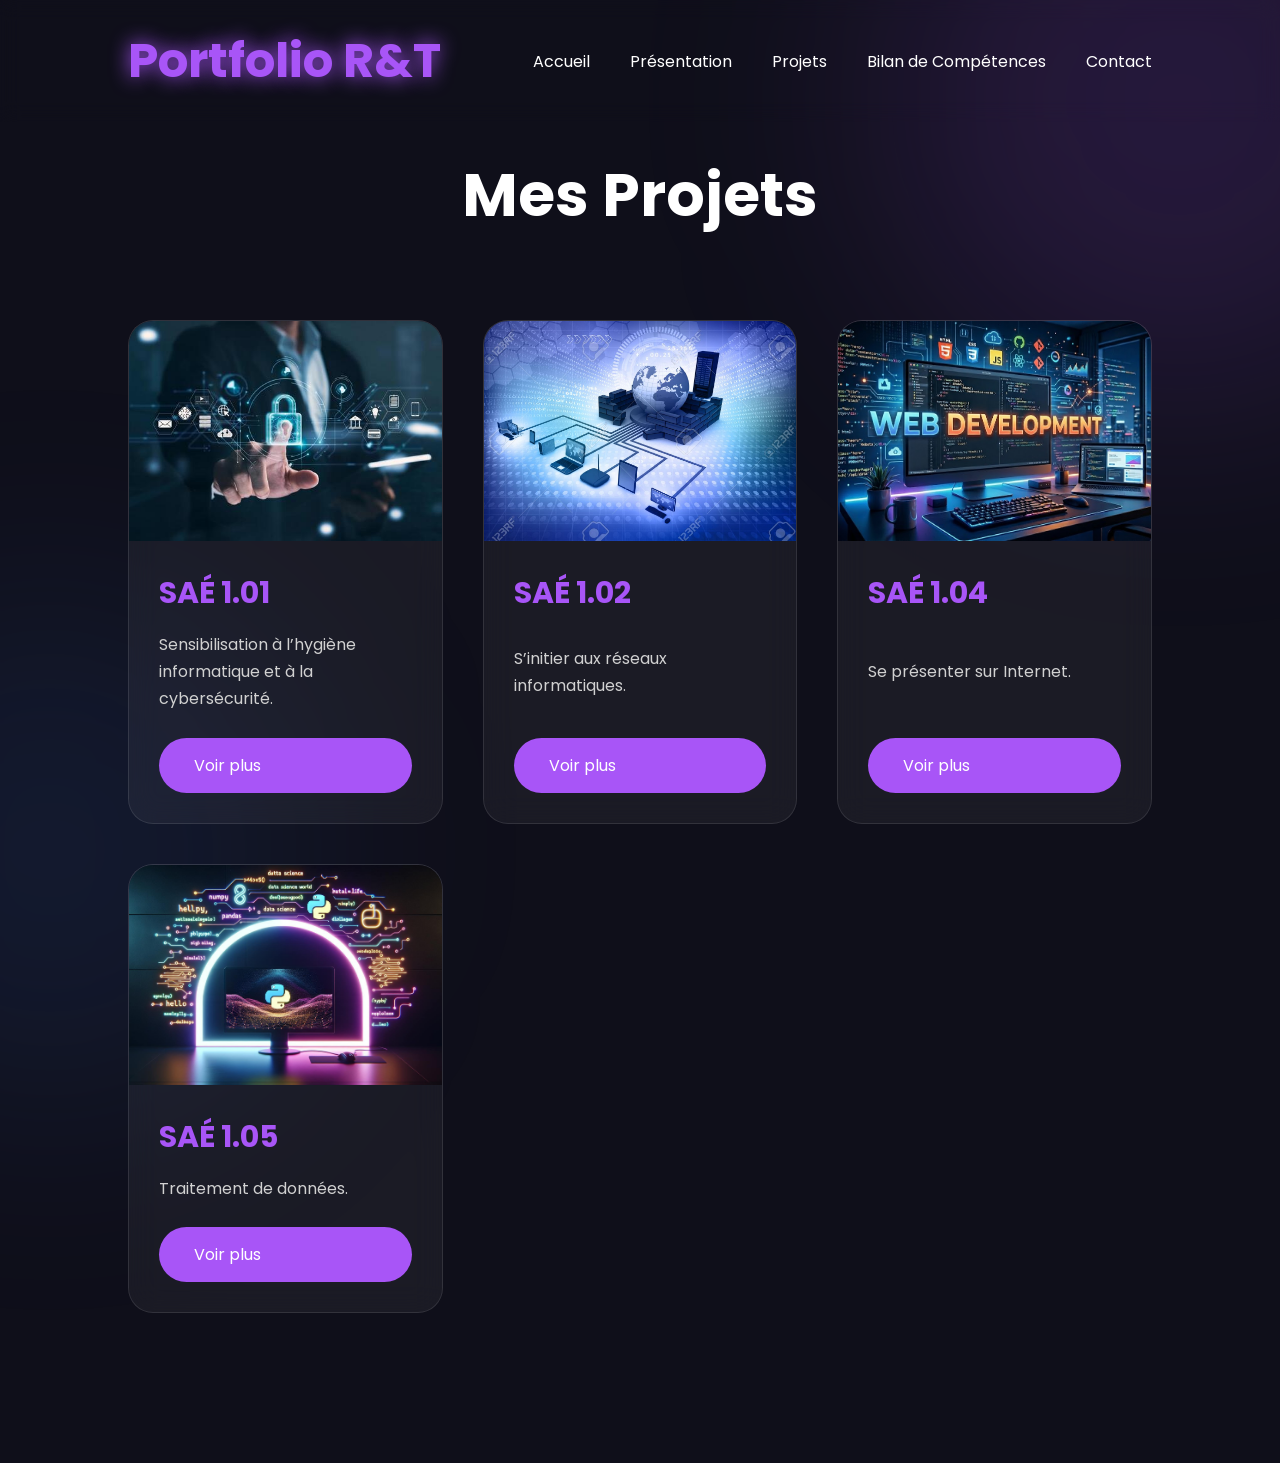
==== sae.html @ 5afe895b "Premier commit" ====
<!DOCTYPE html>
<html lang="fr">

<head>

    <meta charset="UTF-8">
    <meta name="viewport" content="width=device-width, initial-scale=1.0">

    <title>SAÉ - Portfolio RT</title>

    <!-- CSS -->
    <link rel="stylesheet" href="style.css">

    <!-- GOOGLE FONT -->
    <link href="https://fonts.googleapis.com/css2?family=Poppins:wght@300;400;500;600;700&display=swap"
        rel="stylesheet">

</head>

<body>

    <!-- NAVBAR -->

    <nav class="navbar">

        <div class="logo">
            Portfolio R&T
        </div>

        <ul class="nav-links">

            <li><a href="index.html">Accueil</a></li>
            <li><a href="#">Présentation</a></li>
            <li><a href="sae.html">Projets</a></li>
            <li><a href="#">Bilan de Compétences</a></li>
            <li><a href="#">Contact</a></li>

        </ul>

    </nav>

    <!-- SECTION SAE -->

    <section class="sae-section">

        <h1 class="sae-title">
            Mes Projets
        </h1>

        <div class="sae-container">

            <!-- SAE11 -->

            <div class="sae-card">

                <img src="images/sae11.jpg" alt="SAÉ 1.01">

                <div class="sae-content">

                    <h2>SAÉ 1.01</h2>

                    <p>
                        Sensibilisation à l’hygiène informatique et à la cybersécurité.
                    </p>

                    <a href="sae11.html" class="btn">
                        Voir plus
                    </a>

                </div>

            </div>

            <!-- SAE12 -->

            <div class="sae-card">

                <img src="images/sae12.jpg" alt="SAÉ 1.02">

                <div class="sae-content">

                    <h2>SAÉ 1.02</h2>

                    <p>
                        S’initier aux réseaux informatiques.
                    </p>

                    <a href="sae12.html" class="btn">
                        Voir plus
                    </a>

                </div>

            </div>

            <!-- SAE14 -->

            <div class="sae-card">

                <img src="images/sae14.jpg" alt="SAÉ 1.04">

                <div class="sae-content">

                    <h2>SAÉ 1.04</h2>

                    <p>
                        Se présenter sur Internet.
                    </p>

                    <a href="sae14.html" class="btn">
                        Voir plus
                    </a>

                </div>

            </div>

            <!-- SAE15 -->

            <div class="sae-card">

                <img src="images/sae15.jpg" alt="SAÉ 1.05">

                <div class="sae-content">

                    <h2>SAÉ 1.05</h2>

                    <p>
                        Traitement de données.
                    </p>

                    <a href="sae15.html" class="btn">
                        Voir plus
                    </a>

                </div>

            </div>

        </div>

    </section>

</body>

</html>
---- style.css ----
/* RESET */

* {
    margin: 0;
    padding: 0;
    box-sizing: border-box;
}

/* BODY */

body {
    font-family: 'Poppins', sans-serif;
    background: #0f0f1a;
    color: white;
    overflow-x: hidden;
    position: relative;
}

/* BACKGROUND GLOW */

body::before {

    content: "";

    position: fixed;

    width: 600px;
    height: 600px;

    background: rgba(168, 85, 247, 0.15);

    border-radius: 50%;

    top: -200px;
    right: -200px;

    filter: blur(120px);

    z-index: -2;
}

body::after {

    content: "";

    position: fixed;

    width: 500px;
    height: 500px;

    background: rgba(59, 130, 246, 0.10);

    border-radius: 50%;

    bottom: -200px;
    left: -200px;

    filter: blur(120px);

    z-index: -2;
}
/* NAVBAR */

.navbar {
    width: 100%;
    padding: 25px 10%;
    display: flex;
    justify-content: space-between;
    align-items: center;

    position: fixed;

    top: 0;
    left: 0;

    backdrop-filter: blur(10px);

    z-index: 1000;
}

.logo {
    font-size: 48px;
    font-weight: 700;
    color: #a855f7;
    text-shadow: 0 0 20px #a855f7;
}

.nav-links {
    display: flex;
    list-style: none;
    gap: 40px;
}

.nav-links a {
    text-decoration: none;
    color: white;
    transition: 0.3s;
    position: relative;
    padding-bottom: 5px;
}

.nav-links a::after {

    content: "";

    position: absolute;

    width: 0%;
    height: 2px;

    background: #a855f7;

    left: 0;
    bottom: 0;

    transition: 0.3s;
}

.nav-links a:hover {
    color: #a855f7;
}

.nav-links a:hover::after {
    width: 100%;
}
/* HERO SECTION */

.hero {
    width: 100%;
    min-height: 100vh;

    display: flex;
    justify-content: space-between;
    align-items: center;

    padding: 0 10%;
}

.hero-content {
    max-width: 600px;
}

.hero-content h1 {
    font-size: 65px;
    margin-bottom: 20px;
}

.hero-content h1 span {
    color: #a855f7;
}

.hero-content h2 {
    font-size: 28px;
    font-weight: 400;
    margin-bottom: 20px;
}

.hero-content p {
    color: #cfcfcf;
    line-height: 1.8;
    margin-bottom: 35px;
}

/* BUTTON */

.btn {
    display: inline-block;

    padding: 15px 35px;

    background: #a855f7;

    color: white;

    text-decoration: none;

    border-radius: 40px;

    transition: 0.3s;
}

.btn:hover {
    transform: translateY(-5px);
    box-shadow: 0 0 20px #a855f7;
}

/* IMAGE */

.hero-image img {
    width: 350px;
    border-radius: 50%;

    border: 5px solid #a855f7;

    box-shadow: 0 0 40px #a855f7;

    animation: float 4s ease-in-out infinite;
}

/* ANIMATIONS */

.hero-content {
    animation: slideLeft 2s ease;
}

.hero-image {
    animation: slideRight 1.2s ease;
    margin-top: 120px;
}

/* KEYFRAMES */

@keyframes slideLeft {

    from {
        opacity: 0;
        transform: translateX(-100px);
    }

    to {
        opacity: 1;
        transform: translateX(0);
    }
}

@keyframes slideRight {

    from {
        opacity: 0;
        transform: translateX(100px);
    }

    to {
        opacity: 1;
        transform: translateX(0);
    }
}

@keyframes float {

    0% {
        transform: translateY(0px);
    }

    50% {
        transform: translateY(-20px);
    }

    100% {
        transform: translateY(0px);
    }
}

/* ========================= */
/* SAE SECTION */
/* ========================= */

.sae-section {

    padding: 150px 10%;

}

.sae-title {

    text-align: center;

    font-size: 60px;

    margin-bottom: 80px;

    color: white;
}

.sae-container {

    display: grid;

    grid-template-columns: repeat(auto-fit, minmax(300px, 1fr));

    gap: 40px;
}

.sae-card {

    background: rgba(255, 255, 255, 0.05);

    border: 1px solid rgba(255,255,255,0.1);

    border-radius: 25px;

    overflow: hidden;

    backdrop-filter: blur(15px);

    transition: 0.4s;

    position: relative;
    display: flex;
flex-direction: column;
justify-content: space-between;
}

.sae-card:hover {

    transform: translateY(-10px);

    box-shadow: 0 0 30px rgba(168, 85, 247, 0.5);
}

.sae-card img {

    width: 100%;

    height: 220px;

    object-fit: cover;
}

.sae-content {

    padding: 30px;
    flex: 1;
display: flex;
flex-direction: column;
justify-content: space-between;
}

.sae-content h2 {

    font-size: 30px;

    margin-bottom: 15px;

    color: #a855f7;
}

.sae-content p {

    color: #d1d1d1;

    line-height: 1.7;

    margin-bottom: 25px;
}

/* ========================= */
/* PAGE SAE DETAIL */
/* ========================= */

.project-header {

    position: relative;

    width: 100%;
    height: 60vh;

    overflow: hidden;

    display: flex;
    align-items: center;
    justify-content: center;
}

.project-header img {

    width: 100%;
    height: 100%;

    object-fit: cover;

    filter: brightness(40%);
}

.project-overlay {

    position: absolute;

    width: 100%;
    height: 100%;

    background: linear-gradient(to bottom,
            rgba(15, 15, 26, 0.2),
            rgba(15, 15, 26, 1));

    z-index: 1;
}

.project-header-content {

    position: absolute;

    z-index: 2;

    text-align: center;
}

.project-header-content h1 {

    font-size: 80px;

    color: white;

    margin-bottom: 20px;
}

.project-header-content p {

    font-size: 24px;

    color: #d1d1d1;
}

/* CONTENU */

.project-content {

    padding: 100px 10%;

    display: flex;

    flex-direction: column;

    gap: 40px;
}

.content-box {

    background: rgba(255,255,255,0.05);

    border: 1px solid rgba(255,255,255,0.1);

    border-radius: 25px;

    padding: 40px;

    backdrop-filter: blur(15px);

    transition: 0.4s;
}

.content-box:hover {

    transform: translateY(-5px);

    box-shadow: 0 0 25px rgba(168, 85, 247, 0.4);
}

.content-box h2 {

    font-size: 35px;

    margin-bottom: 25px;

    color: #a855f7;
}

.content-box p {

    color: #d1d1d1;

    line-height: 1.9;

    font-size: 18px;
}

.content-box ul {

    padding-left: 20px;

    color: #d1d1d1;

    line-height: 2;
}

.code-box {

    background: #0a0a14;

    border-left: 4px solid #a855f7;

    padding: 20px;

    margin: 25px 0;

    border-radius: 15px;

    color: #a855f7;

    font-family: monospace;

    overflow-x: auto;
}
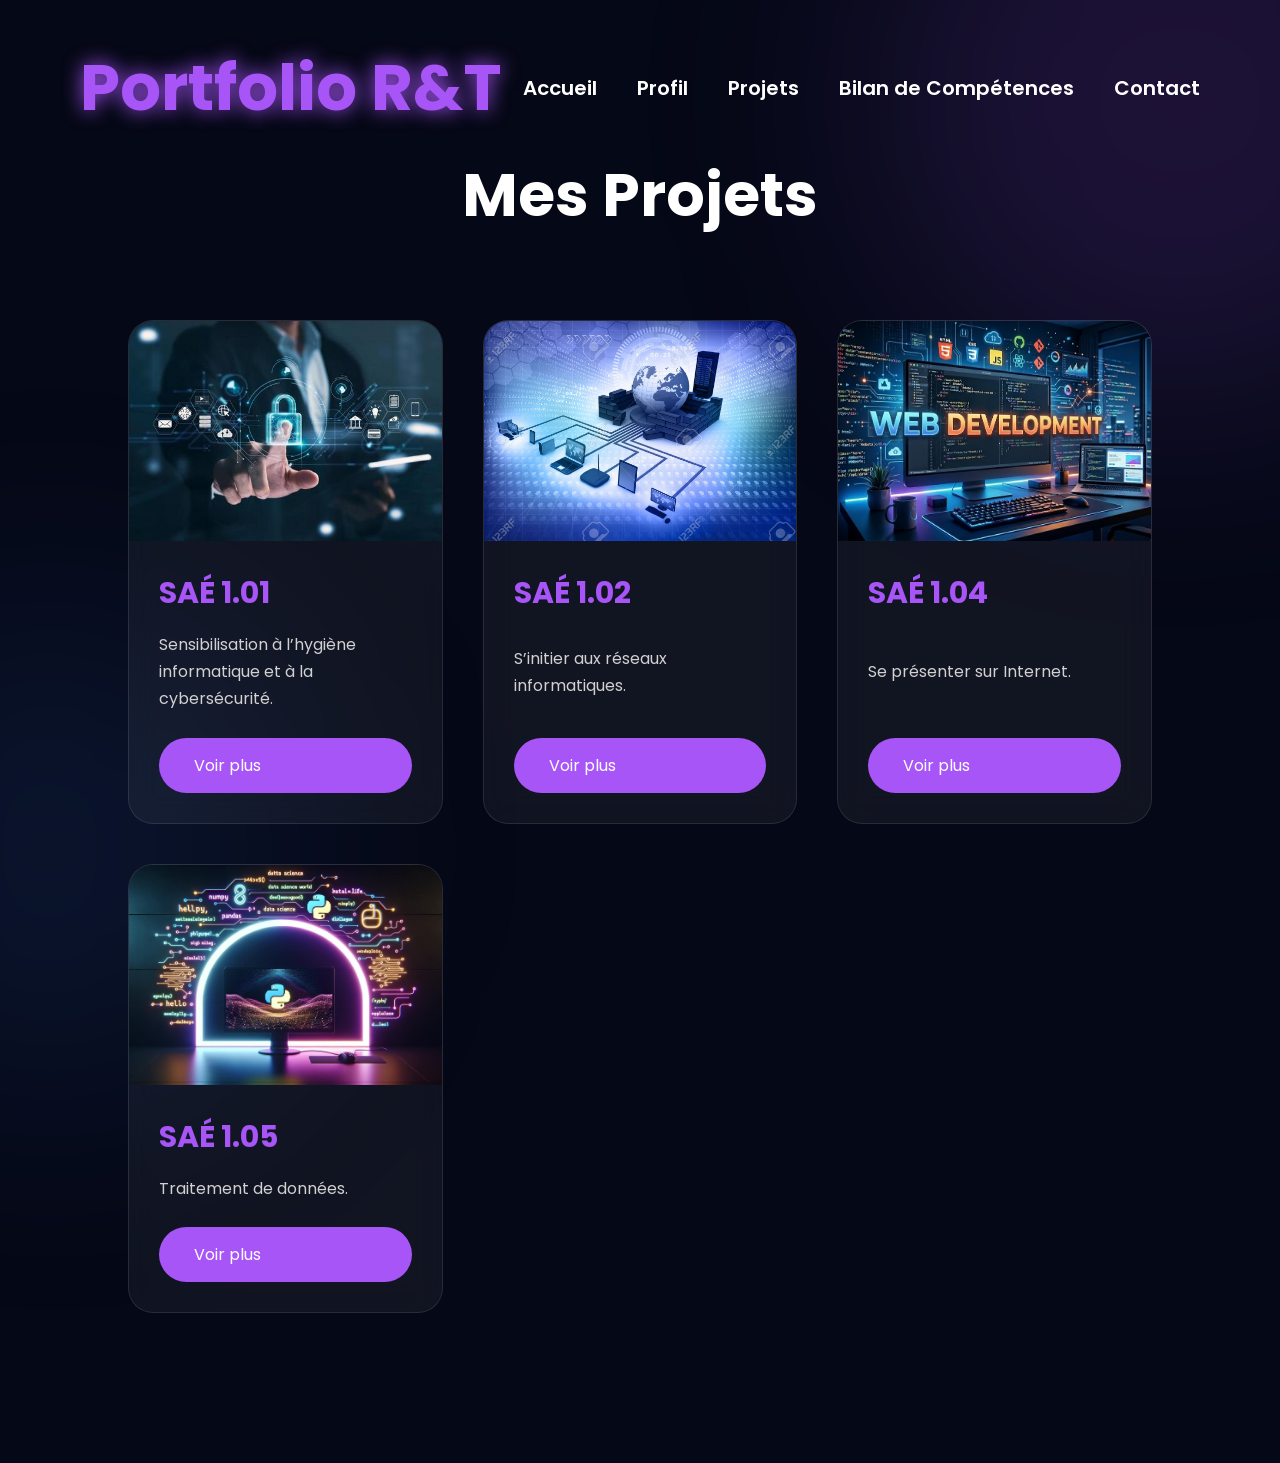
==== commit 5d6f866e: "Add contact page with styling and images; update navigation links across multiple pages - Created co" ====
--- a/sae.html
+++ b/sae.html
@@ -30,10 +30,10 @@
         <ul class="nav-links">
 
             <li><a href="index.html">Accueil</a></li>
-            <li><a href="#">Présentation</a></li>
+            <li><a href="profil.html">Profil</a></li>
             <li><a href="sae.html">Projets</a></li>
-            <li><a href="#">Bilan de Compétences</a></li>
-            <li><a href="#">Contact</a></li>
+            <li><a href="bilan.html">Bilan de Compétences</a></li>
+            <li><a href="contact.html">Contact</a></li>
 
         </ul>
 
--- a/style.css
+++ b/style.css
@@ -62,43 +62,36 @@
 /* NAVBAR */
 
 .navbar {
-    width: 100%;
-    padding: 25px 10%;
     display: flex;
     justify-content: space-between;
     align-items: center;
 
-    position: fixed;
-
-    top: 0;
-    left: 0;
-
-    backdrop-filter: blur(10px);
-
-    z-index: 1000;
+    padding: 30px 80px;
+    width: 100%;
 }
 
 .logo {
-    font-size: 48px;
-    font-weight: 700;
+    font-size: 3rem;
+    font-weight: bold;
     color: #a855f7;
+
     text-shadow: 0 0 20px #a855f7;
 }
-
 .nav-links {
     display: flex;
+    gap: 50px;
     list-style: none;
-    gap: 40px;
+    margin-left: auto;
 }
 
 .nav-links a {
+    color: white;
     text-decoration: none;
-    color: white;
+    font-size: 1.2rem;
+    font-weight: 600;
+
     transition: 0.3s;
-    position: relative;
-    padding-bottom: 5px;
-}
-
+}
 .nav-links a::after {
 
     content: "";
@@ -137,11 +130,14 @@
 }
 
 .hero-content {
-    max-width: 600px;
-}
-
+    max-width: 300px;
+}
+.hero-content{
+    flex: 1;
+}
 .hero-content h1 {
-    font-size: 65px;
+    font-size: 50px;
+     line-height: 1;
     margin-bottom: 20px;
 }
 
@@ -150,15 +146,13 @@
 }
 
 .hero-content h2 {
-    font-size: 28px;
-    font-weight: 400;
-    margin-bottom: 20px;
+    font-size: 20px;
+    font-weight: 500;
+    margin-bottom: 15px;
 }
 
 .hero-content p {
     color: #cfcfcf;
-    line-height: 1.8;
-    margin-bottom: 35px;
 }
 
 /* BUTTON */
@@ -423,6 +417,28 @@
 
     gap: 40px;
 }
+.project-content p {
+
+    font-size: 22px;
+
+    line-height: 1.9;
+
+    font-weight: 500;
+}
+
+.project-content li {
+
+    font-size: 22px;
+
+    line-height: 1.9;
+}
+
+.project-content h2 {
+
+    font-size: 48px;
+
+    font-weight: 700;
+}
 
 .content-box {
 
@@ -490,4 +506,662 @@
     font-family: monospace;
 
     overflow-x: auto;
-}+}
+
+.figure-text {
+
+    margin-top: 25px;
+    margin-bottom: 15px;
+
+    color: #d1d1d1;
+
+    font-size: 15px;
+
+    font-style: italic;
+}
+
+.figure-text {
+
+    margin-top: 25px;
+    margin-bottom: 15px;
+
+    color: #ffffff;
+
+    font-size: 18px;
+
+    font-weight: 600;
+
+    font-style: italic;
+}
+
+/* ========================= */
+/* PAGE SAE12 */
+/* ========================= */
+
+.page-sae {
+    background: linear-gradient(to right, #050516, #0a0a2a);
+    color: white;
+}
+
+/* HERO */
+
+.hero-sae12 {
+    position: relative;
+
+    width: 100%;
+    height: 100vh;
+
+    background: url("images/sae12.jpg");
+    background-size: cover;
+    background-position: center;
+
+    display: flex;
+    justify-content: center;
+    align-items: center;
+
+    overflow: hidden;
+}
+
+.hero-sae12 .overlay {
+    position: absolute;
+
+    width: 100%;
+    height: 100%;
+
+    background: rgba(0,0,0,0.65);
+}
+
+/* TEXTE HERO */
+
+.hero-content-sae {
+    position: relative;
+    z-index: 2;
+
+    text-align: center;
+}
+
+.hero-content-sae h1 {
+    font-size: 90px;
+    font-weight: bold;
+
+    color: white;
+
+    margin-bottom: 20px;
+
+    text-shadow: 0 0 25px rgba(0,0,0,0.8);
+}
+
+.hero-content-sae p {
+    font-size: 28px;
+    color: white;
+
+    text-shadow: 0 0 20px rgba(0,0,0,0.8);
+}
+
+/* CONTENU */
+
+.sae-detail {
+    width: 85%;
+    margin: auto;
+
+    padding-top: 80px;
+    padding-bottom: 80px;
+}
+
+/* BLOCS */
+
+.bloc-sae {
+    background: rgba(255,255,255,0.05);
+
+    border: 1px solid rgba(255,255,255,0.08);
+
+    border-radius: 30px;
+
+    padding: 50px;
+
+    margin-bottom: 70px;
+
+    box-shadow: 0 0 35px rgba(168,85,247,0.15);
+}
+
+/* TITRES */
+
+.bloc-sae h2 {
+    font-size: 42px;
+
+    color: #a855f7;
+
+    margin-bottom: 35px;
+}
+
+.bloc-sae h3 {
+    font-size: 30px;
+
+    color: white;
+
+    margin-top: 40px;
+    margin-bottom: 20px;
+}
+
+/* PARAGRAPHES */
+
+.bloc-sae p {
+    font-size: 22px;
+
+    line-height: 1.9;
+
+    margin-bottom: 25px;
+
+    color: #e5e5e5;
+}
+
+/* COMMANDES */
+
+.commande {
+    background: #090909;
+
+    border-left: 5px solid #a855f7;
+
+    padding: 22px;
+
+    border-radius: 15px;
+
+    margin-top: 20px;
+    margin-bottom: 30px;
+
+    font-size: 20px;
+
+    font-family: monospace;
+
+    color: #d8b4fe;
+}
+
+/* FIGURES */
+
+.figure {
+    font-size: 21px;
+
+    font-weight: bold;
+
+    color: white;
+
+    margin-top: 30px;
+    margin-bottom: 20px;
+}
+
+/* IMAGES */
+
+.image-sae {
+    width: 100%;
+
+    border-radius: 20px;
+
+    margin-bottom: 35px;
+
+    border: 2px solid rgba(255,255,255,0.08);
+
+    transition: 0.4s;
+}
+
+.image-sae:hover {
+    transform: scale(1.01);
+
+    box-shadow: 0 0 30px rgba(168,85,247,0.45);
+}
+
+/* LISTES */
+
+.liste-sae {
+    padding-left: 35px;
+
+    margin-top: 20px;
+}
+
+.liste-sae li {
+    font-size: 22px;
+
+    line-height: 1.8;
+
+    margin-bottom: 15px;
+}
+/* NAVBAR */
+
+.navbar {
+    display: flex;
+    justify-content: space-between;
+    align-items: center;
+
+    padding: 30px 80px;
+
+    width: 100%;
+
+    position: absolute;
+    top: 0;
+    left: 0;
+
+    z-index: 1000;
+}
+
+.logo {
+    font-size: 3rem;
+    font-weight: bold;
+
+    color: #a855f7;
+
+    text-shadow: 0 0 20px #a855f7;
+}
+
+.nav-links {
+    display: flex;
+
+    gap: 50px;
+
+    list-style: none;
+
+    margin-left: auto;
+}
+
+.nav-links a {
+    color: white;
+
+    text-decoration: none;
+
+    font-size: 1.2rem;
+
+    font-weight: 600;
+
+    transition: 0.3s;
+}
+
+.nav-links a:hover {
+    color: #a855f7;
+}
+.navbar {
+    position: absolute;
+    top: 0;
+    left: 0;
+
+    width: 100%;
+
+    display: flex;
+    justify-content: space-between;
+    align-items: center;
+
+    padding: 30px 80px;
+
+    z-index: 100;
+}
+
+.nav-links {
+    display: flex;
+    gap: 50px;
+
+    list-style: none;
+
+    margin-left: auto;
+}
+
+.nav-links a {
+    color: white;
+    text-decoration: none;
+    font-size: 20px;
+    font-weight: bold;
+}
+
+.logo {
+    color: #a855f7;
+    font-size: 70px;
+    font-weight: bold;
+}
+
+/* ========================= */
+/* SAE14 */
+/* ========================= */
+
+.hero-sae14 {
+    position: relative;
+
+    width: 100%;
+    height: 100vh;
+
+    background:
+    linear-gradient(rgba(0,0,0,0.65), rgba(0,0,0,0.75)),
+    url("images/sae14.jpg");
+
+    background-size: cover;
+    background-position: center;
+    background-repeat: no-repeat;
+    background-attachment: fixed;
+
+    display: flex;
+    justify-content: center;
+    align-items: center;
+
+    overflow: hidden;
+}
+
+.hero-content-sae14 {
+    position: relative;
+    z-index: 2;
+
+    text-align: center;
+}
+
+.hero-content-sae14 h1 {
+    font-size: 110px;
+    font-weight: bold;
+
+    color: white;
+
+    margin-bottom: 20px;
+}
+
+.hero-content-sae14 p {
+    font-size: 38px;
+    color: white;
+}
+
+.sae14-detail {
+    width: 85%;
+    margin: auto;
+
+    padding-top: 80px;
+    padding-bottom: 80px;
+}
+
+.bloc-sae14 {
+    background: rgba(255,255,255,0.05);
+
+    border: 1px solid rgba(255,255,255,0.08);
+
+    border-radius: 30px;
+
+    padding: 50px;
+
+    margin-bottom: 70px;
+
+    box-shadow: 0 0 35px rgba(168,85,247,0.15);
+}
+
+.bloc-sae14 h2 {
+    font-size: 42px;
+
+    color: #a855f7;
+
+    margin-bottom: 35px;
+}
+
+.bloc-sae14 h3 {
+    font-size: 30px;
+
+    color: white;
+
+    margin-top: 40px;
+    margin-bottom: 20px;
+}
+
+.bloc-sae14 p {
+    font-size: 22px;
+
+    line-height: 1.9;
+
+    margin-bottom: 25px;
+
+    color: #e5e5e5;
+}
+
+.commande {
+    background: #090909;
+
+    border-left: 5px solid #a855f7;
+
+    padding: 22px;
+
+    border-radius: 15px;
+
+    margin-top: 20px;
+    margin-bottom: 30px;
+
+    font-size: 20px;
+
+    font-family: monospace;
+
+    color: #d8b4fe;
+}
+
+.figure {
+    font-size: 22px;
+
+    font-weight: bold;
+
+    color: white;
+
+    margin-top: 30px;
+    margin-bottom: 20px;
+}
+
+.image-sae14 {
+    width: 100%;
+
+    border-radius: 20px;
+
+    margin-bottom: 35px;
+
+    border: 2px solid rgba(255,255,255,0.08);
+
+    transition: 0.4s;
+}
+
+.image-sae14:hover {
+    transform: scale(1.01);
+
+    box-shadow: 0 0 30px rgba(168,85,247,0.45);
+}
+
+/* ========================= */
+/* SAE14 */
+/* ========================= */
+
+.project-image {
+
+    width: 75%;
+
+    display: block;
+
+    margin: 30px auto;
+
+    border-radius: 20px;
+
+    border: 2px solid rgba(255,255,255,0.08);
+
+    transition: 0.4s;
+}
+
+.project-image:hover {
+
+    transform: scale(1.01);
+
+    box-shadow: 0 0 30px rgba(168,85,247,0.45);
+}
+
+/* AC */
+
+.liste-sae {
+    padding-left: 35px;
+
+    margin-top: 25px;
+}
+
+.liste-sae li {
+    font-size: 22px;
+
+    line-height: 1.9;
+
+    margin-bottom: 18px;
+
+    color: #e5e5e5;
+}
+.ac-explication{
+    margin-top: 20px;
+    line-height: 1.8;
+    color: #d6d6d6;
+}
+*{
+    margin:0;
+    padding:0;
+    box-sizing:border-box;
+}
+
+body{
+    font-family:'Poppins',sans-serif;
+    background:#050816;
+    color:white;
+}
+
+/* HERO */
+
+.hero{
+    height:100vh;
+    background:
+    linear-gradient(rgba(0,0,0,0.75),rgba(0,0,0,0.75)),
+    url("images/sae15-bg.jpg") center/cover;
+}
+
+.navbar{
+    display:flex;
+    justify-content:space-between;
+    align-items:center;
+    padding:40px 80px;
+}
+
+.logo{
+    font-size:4rem;
+    color:#a855f7;
+    font-weight:700;
+    text-shadow:0 0 20px #a855f7;
+}
+
+.nav-links{
+    display:flex;
+    gap:40px;
+    list-style:none;
+}
+
+.nav-links a{
+    color:white;
+    text-decoration:none;
+    font-weight:600;
+    transition:0.3s;
+}
+
+.nav-links a:hover{
+    color:#a855f7;
+}
+
+.hero-content{
+    height:80%;
+    display:flex;
+    flex-direction:column;
+    justify-content:center;
+    align-items:center;
+    text-align:center;
+}
+
+.hero-content h2{
+    font-size:1.3rem;
+    margin-bottom:40px;
+}
+
+
+
+/* CONTENU */
+
+.container{
+    width:85%;
+    margin:auto;
+    padding:80px 0;
+}
+
+.card{
+    background:rgba(255,255,255,0.03);
+    border:1px solid rgba(255,255,255,0.08);
+    border-radius:25px;
+    padding:50px;
+    margin-bottom:50px;
+    box-shadow:0 0 25px rgba(168,85,247,0.15);
+}
+
+.card h2{
+    color:#a855f7;
+    font-size:2.4rem;
+    margin-bottom:30px;
+}
+
+.card h3{
+    font-size:2rem;
+    margin-top:40px;
+    margin-bottom:20px;
+}
+
+.card p{
+    line-height:2;
+    color:#d1d5db;
+    margin-bottom:20px;
+    font-size:1.05rem;
+}
+
+/* CODE */
+
+.code-box{
+    background:#111827;
+    padding:25px;
+    border-radius:15px;
+    margin:25px 0;
+    font-family:monospace;
+    overflow-x:auto;
+}
+
+/* IMAGES */
+
+.card img{
+    width:75%;
+    display:block;
+    margin:30px auto;
+    border-radius:20px;
+    border:2px solid rgba(255,255,255,0.08);
+}
+
+/* FIGURE */
+
+.figure{
+    font-style:italic;
+    color:#9ca3af;
+}
+
+/* AC */
+
+.ac-list{
+    padding-left:25px;
+}
+
+.ac-list li{
+    margin-bottom:18px;
+    line-height:1.8;
+}
+
+/* RESPONSIVE */
+
+@media(max-width:900px){
+
+    .navbar{
+        flex-direction:column;
+        gap:20px;
+    }
+
+    .nav-links{
+        flex-wrap:wrap;
+        justify-content:center;
+    }
+
+    
+  
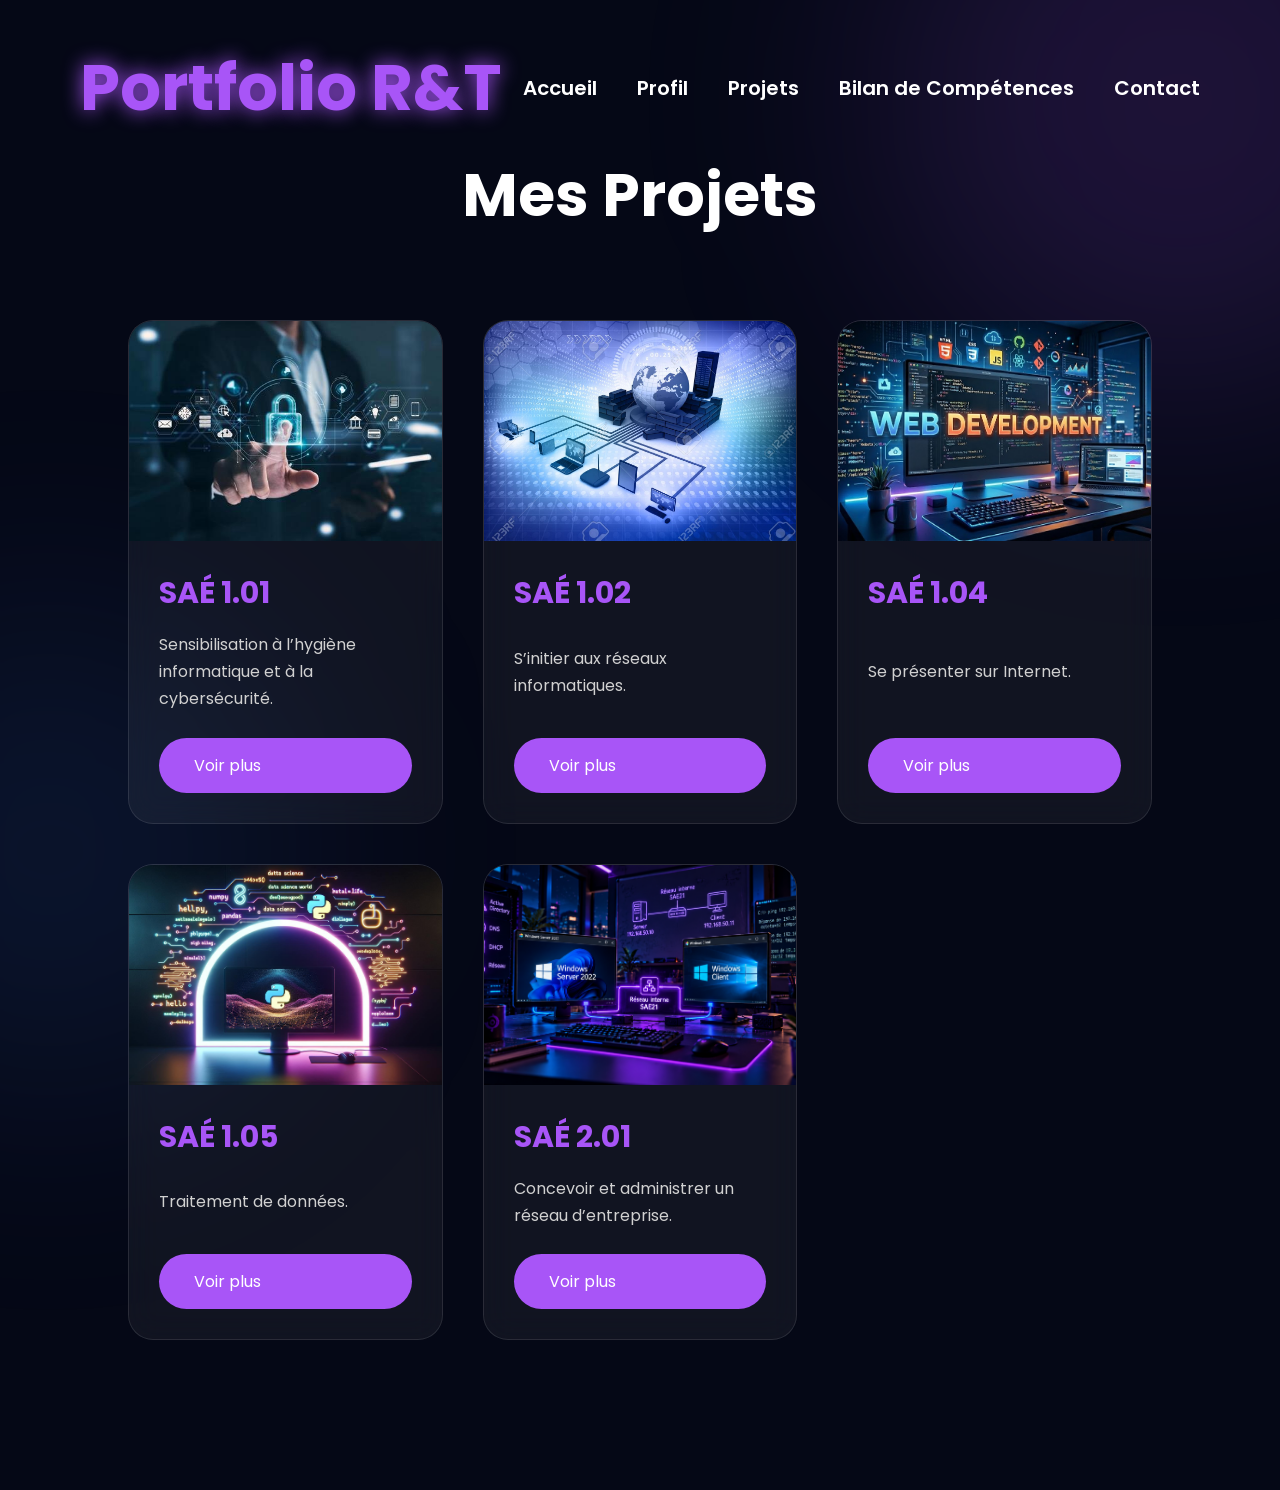
==== commit fd0960d9: "Mise à jour du portfolio" ====
--- a/sae.html
+++ b/sae.html
@@ -136,6 +136,27 @@
                 </div>
 
             </div>
+            <!-- SAE21 -->
+
+            <div class="sae-card">
+
+                <img src="images/sae21.png" alt="SAÉ 2.01">
+
+                <div class="sae-content">
+
+                    <h2>SAÉ 2.01</h2>
+
+                    <p>
+                        Concevoir et administrer un réseau d’entreprise.
+                    </p>
+
+                    <a href="sae21.html" class="btn">
+                        Voir plus
+                    </a>
+
+                </div>
+
+            </div>
 
         </div>
 
--- a/style.css
+++ b/style.css
@@ -489,24 +489,6 @@
     line-height: 2;
 }
 
-.code-box {
-
-    background: #0a0a14;
-
-    border-left: 4px solid #a855f7;
-
-    padding: 20px;
-
-    margin: 25px 0;
-
-    border-radius: 15px;
-
-    color: #a855f7;
-
-    font-family: monospace;
-
-    overflow-x: auto;
-}
 
 .figure-text {
 
@@ -1112,13 +1094,11 @@
 
 /* CODE */
 
-.code-box{
-    background:#111827;
-    padding:25px;
-    border-radius:15px;
-    margin:25px 0;
-    font-family:monospace;
-    overflow-x:auto;
+.code-box img{
+    width: 100%;
+    height: auto;
+    display: block;
+    border-radius: 20px;
 }
 
 /* IMAGES */
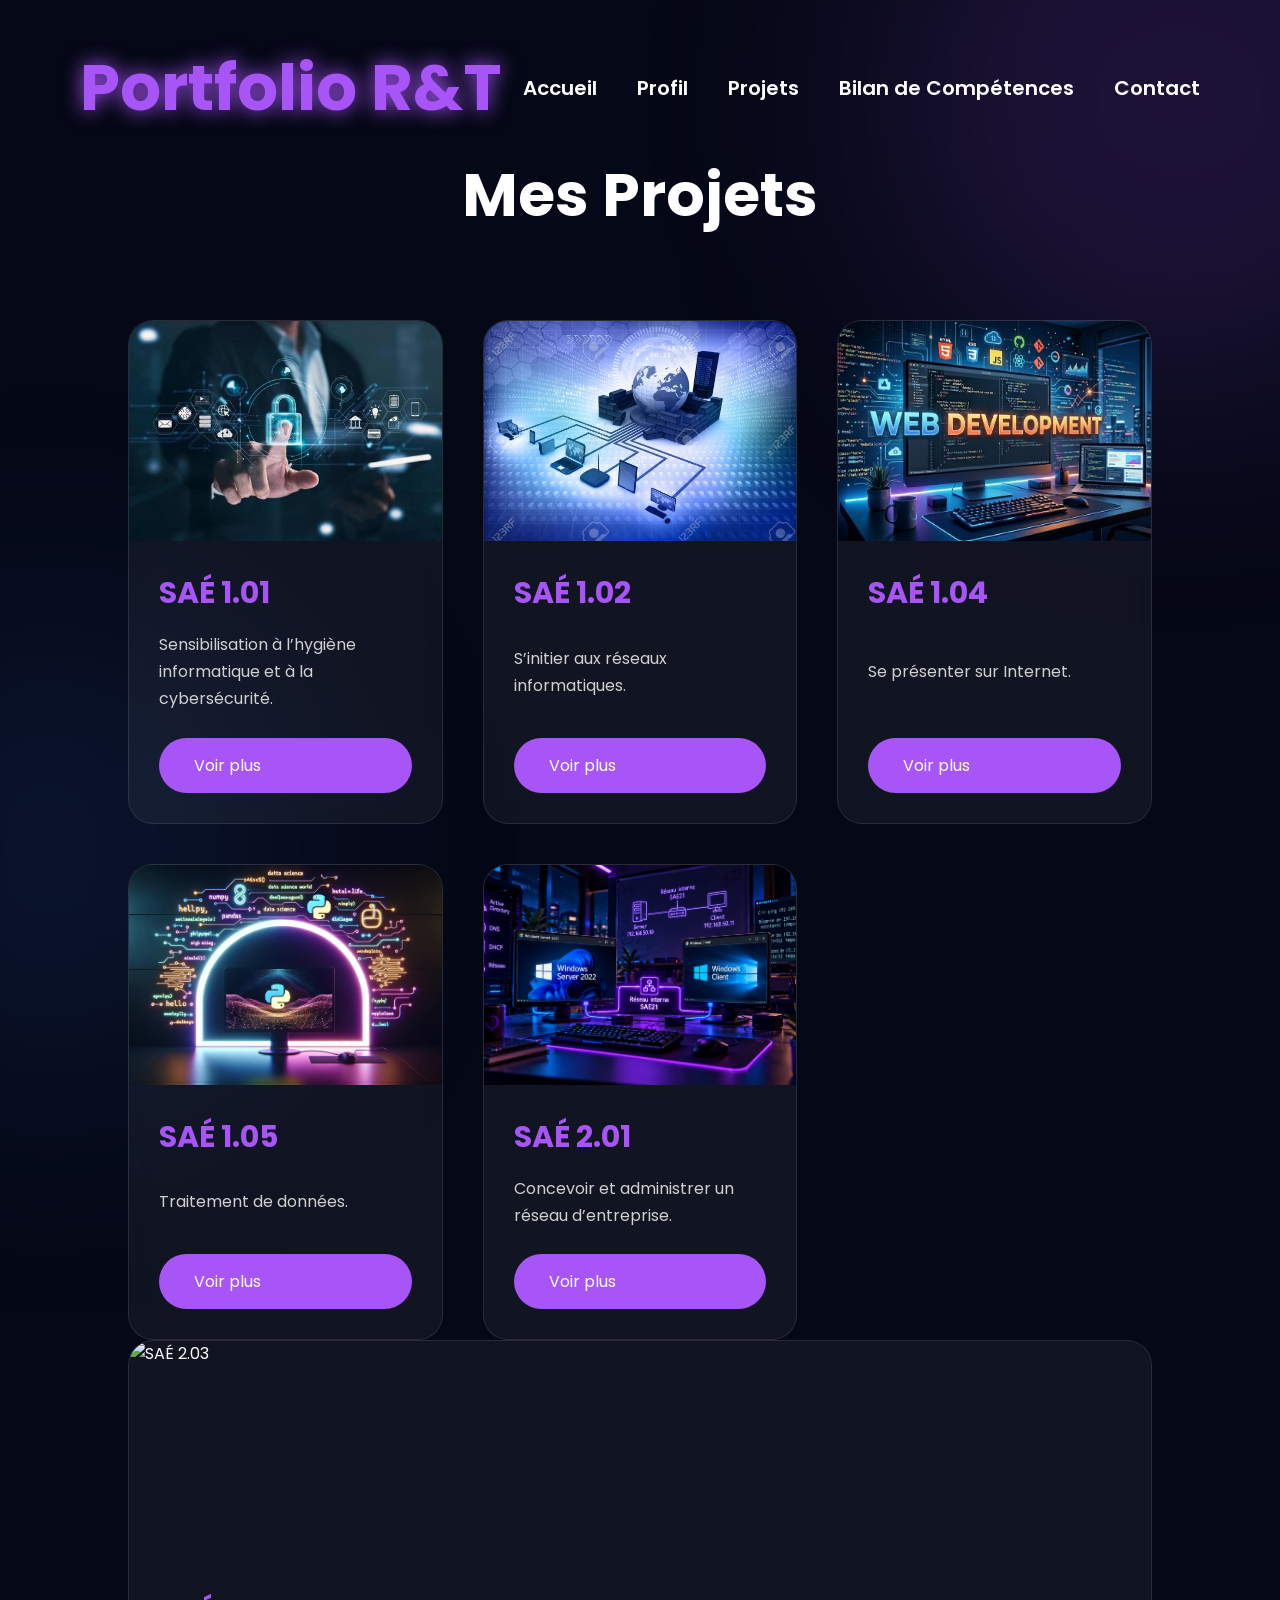
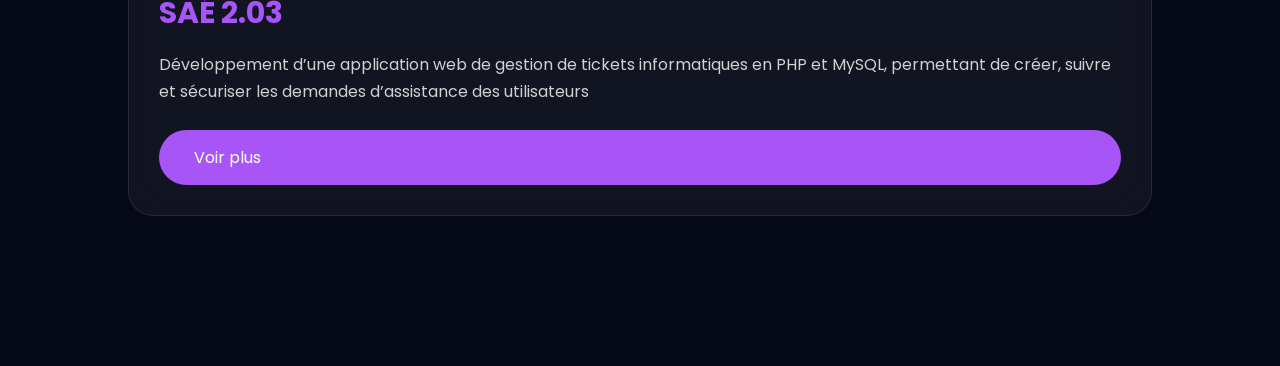
==== commit 304d3567: "Mise à jour du portfolio" ====
--- a/sae.html
+++ b/sae.html
@@ -159,6 +159,29 @@
             </div>
 
         </div>
+                    <!-- SAE21 -->
+
+            <div class="sae-card">
+
+                <img src="images/sae23.png" alt="SAÉ 2.03">
+
+                <div class="sae-content">
+
+                    <h2>SAÉ 2.03</h2>
+
+                    <p>
+                        Développement d’une application web de gestion de tickets informatiques en PHP et MySQL, permettant de créer, suivre et sécuriser les demandes d’assistance des utilisateurs
+                    </p>
+
+                    <a href="sae23.html" class="btn">
+                        Voir plus
+                    </a>
+
+                </div>
+
+            </div>
+
+        </div>
 
     </section>
 
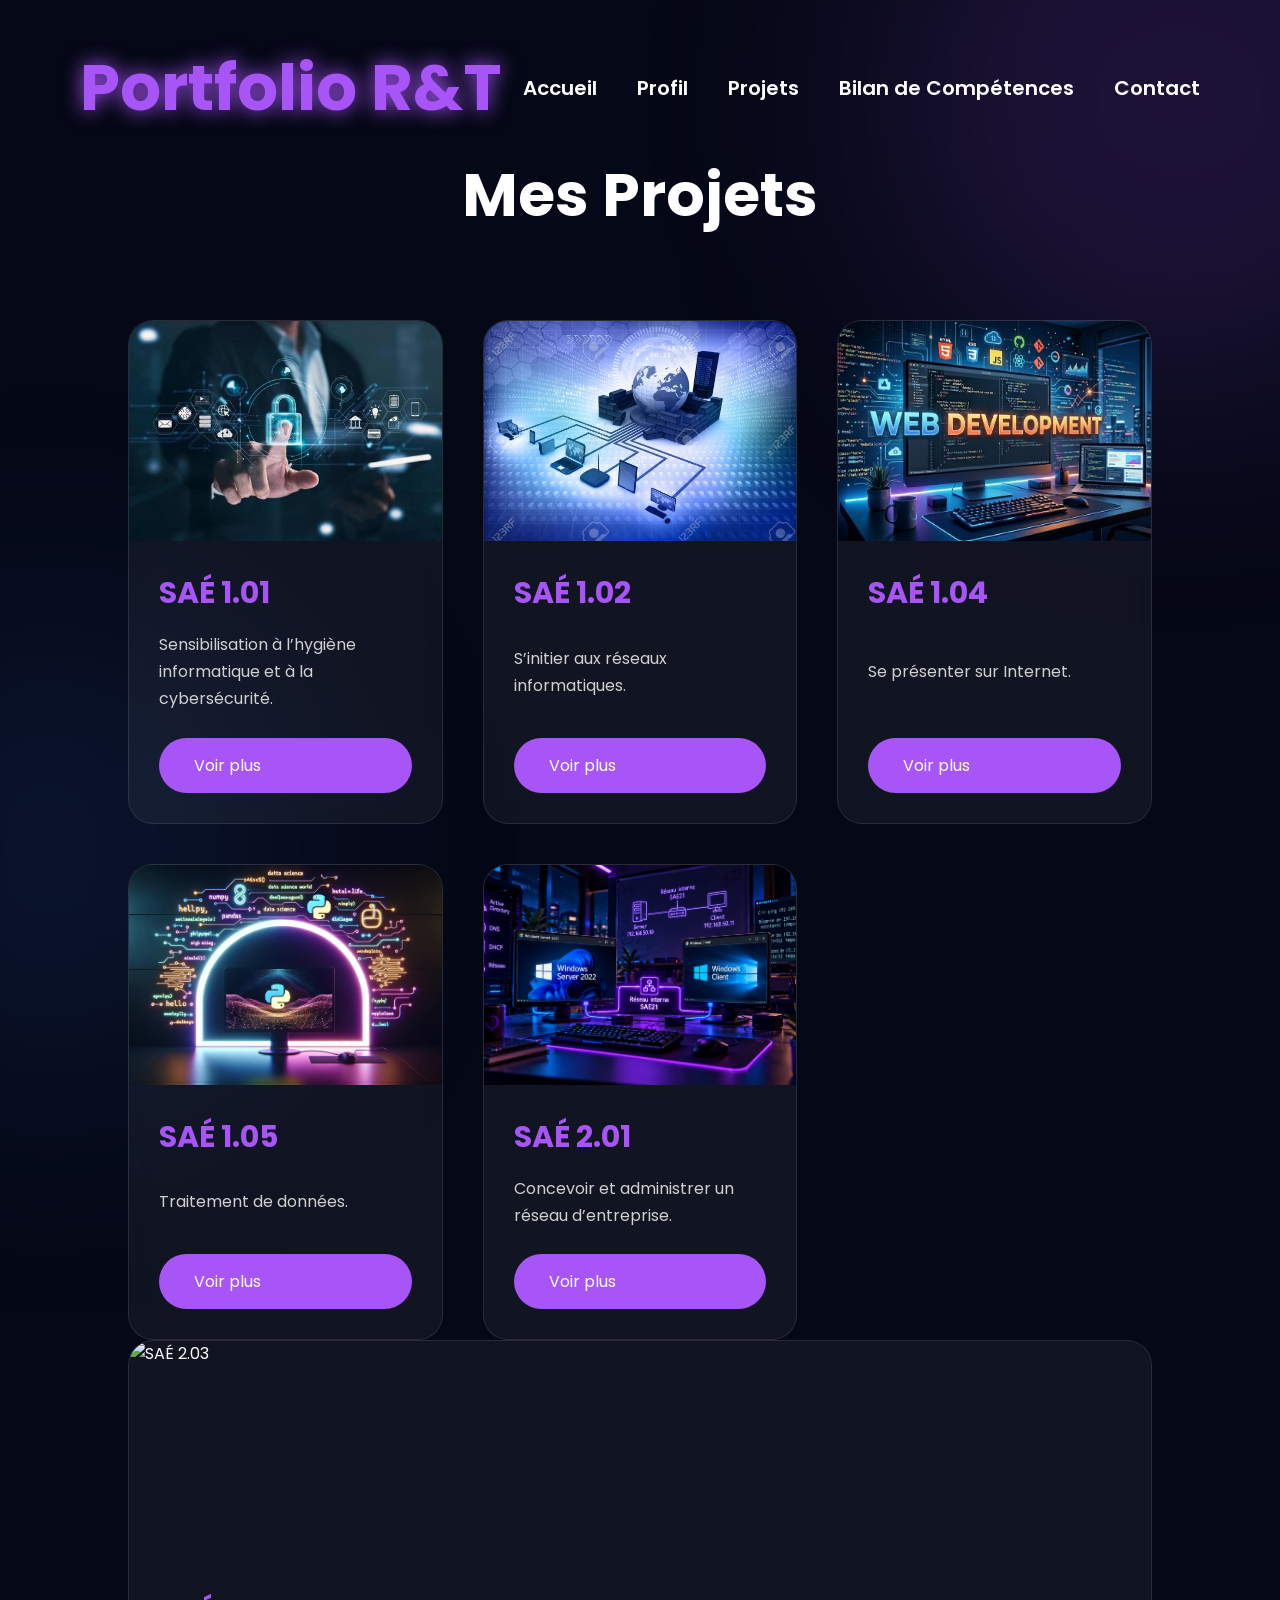
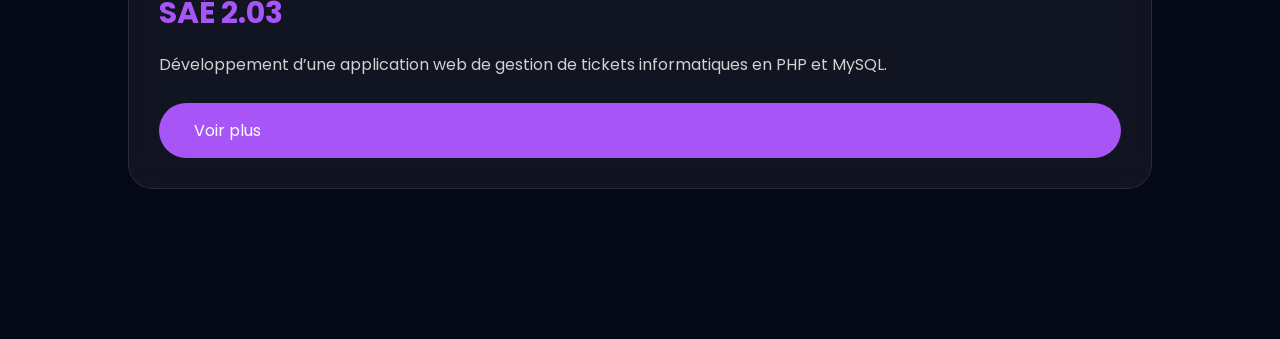
==== commit b58fe061: "Mise à jour du portfolio" ====
--- a/sae.html
+++ b/sae.html
@@ -159,8 +159,7 @@
             </div>
 
         </div>
-                    <!-- SAE21 -->
-
+        <!-- SAE23 -->
             <div class="sae-card">
 
                 <img src="images/sae23.png" alt="SAÉ 2.03">
@@ -170,7 +169,8 @@
                     <h2>SAÉ 2.03</h2>
 
                     <p>
-                        Développement d’une application web de gestion de tickets informatiques en PHP et MySQL, permettant de créer, suivre et sécuriser les demandes d’assistance des utilisateurs
+                        Développement d’une application web de gestion de tickets
+                        informatiques en PHP et MySQL.
                     </p>
 
                     <a href="sae23.html" class="btn">
@@ -181,7 +181,8 @@
 
             </div>
 
-        </div>
+        </div> <!-- fin de sae-container -->
+    
 
     </section>
 
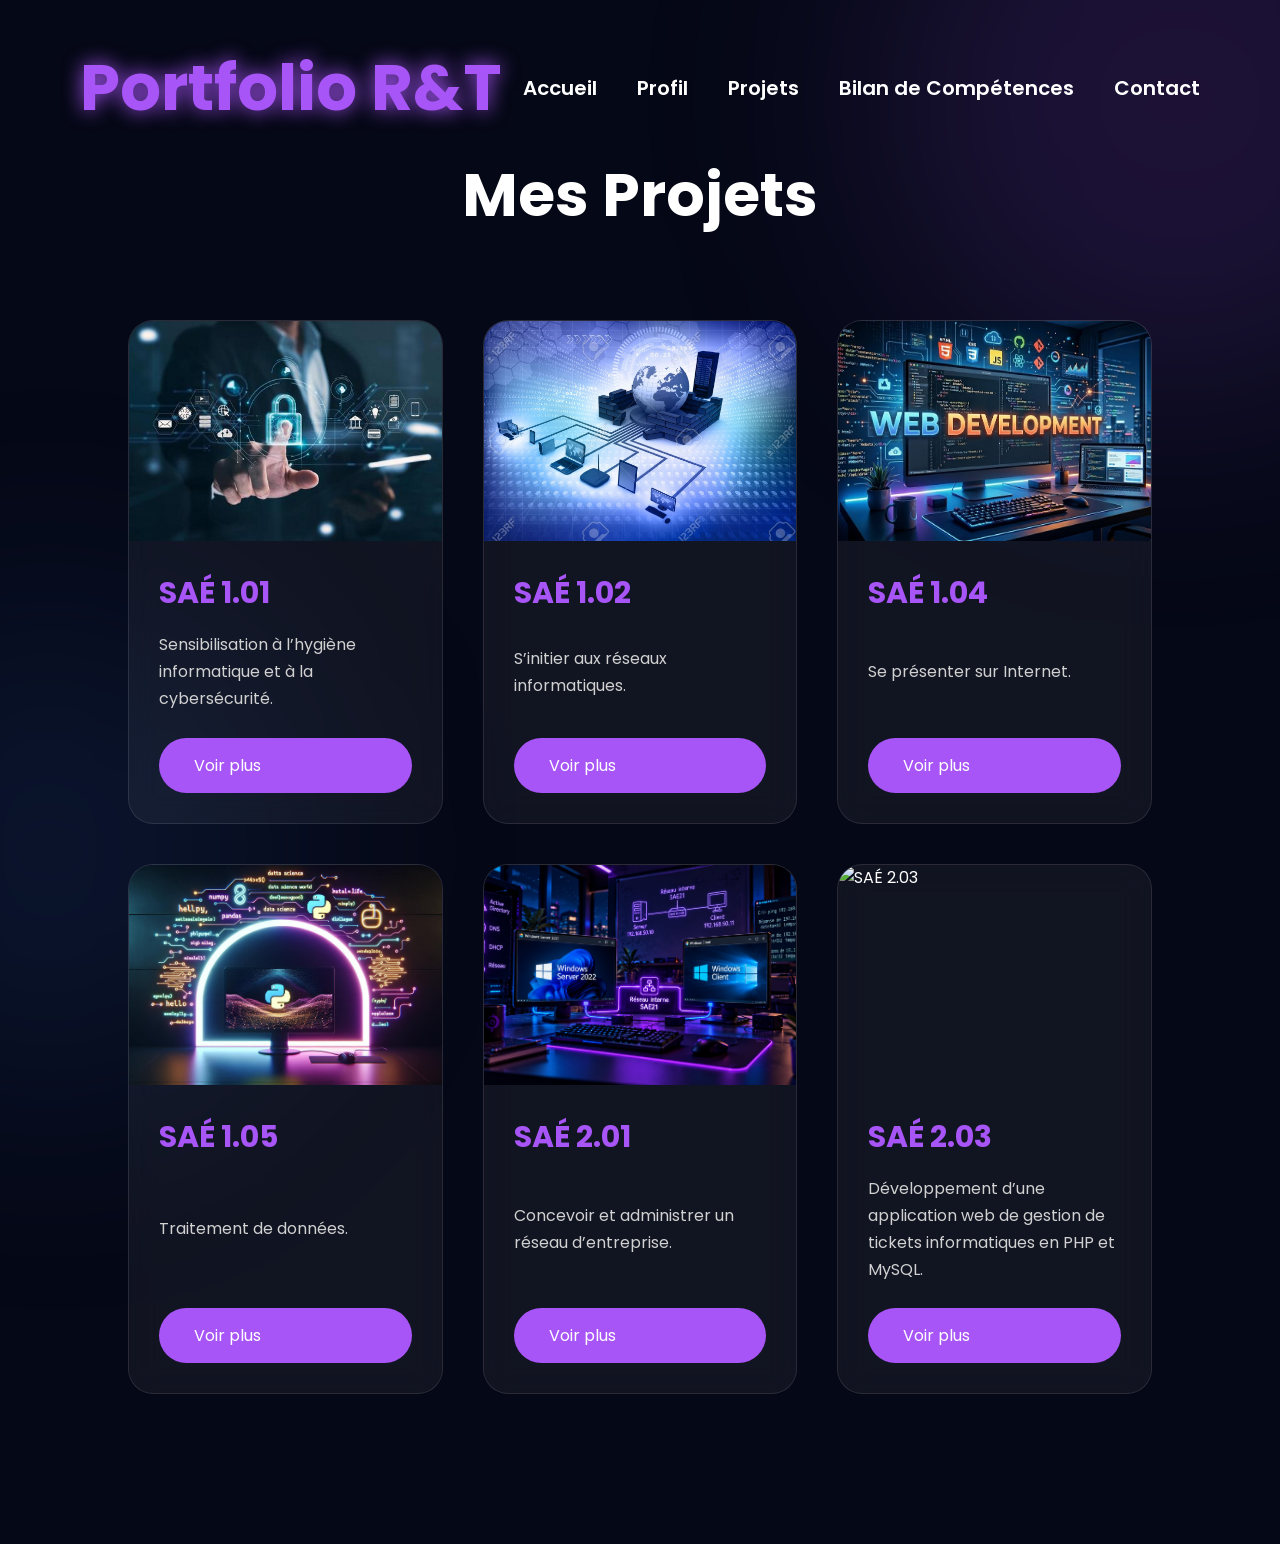
==== commit 34b0f7c8: "Mise à jour du portfolio" ====
--- a/sae.html
+++ b/sae.html
@@ -1,25 +1,24 @@
+
 <!DOCTYPE html>
 <html lang="fr">
 
 <head>
-
     <meta charset="UTF-8">
     <meta name="viewport" content="width=device-width, initial-scale=1.0">
 
-    <title>SAÉ - Portfolio RT</title>
+    <title>SAÉ - Portfolio R&T</title>
 
-    <!-- CSS -->
     <link rel="stylesheet" href="style.css">
 
-    <!-- GOOGLE FONT -->
-    <link href="https://fonts.googleapis.com/css2?family=Poppins:wght@300;400;500;600;700&display=swap"
-        rel="stylesheet">
-
+    <link
+        href="https://fonts.googleapis.com/css2?family=Poppins:wght@300;400;500;600;700&display=swap"
+        rel="stylesheet"
+    >
 </head>
 
 <body>
 
-    <!-- NAVBAR -->
+    <!-- NAVIGATION -->
 
     <nav class="navbar">
 
@@ -28,18 +27,17 @@
         </div>
 
         <ul class="nav-links">
-
             <li><a href="index.html">Accueil</a></li>
             <li><a href="profil.html">Profil</a></li>
             <li><a href="sae.html">Projets</a></li>
             <li><a href="bilan.html">Bilan de Compétences</a></li>
             <li><a href="contact.html">Contact</a></li>
-
         </ul>
 
     </nav>
 
-    <!-- SECTION SAE -->
+
+    <!-- SECTION PROJETS -->
 
     <section class="sae-section">
 
@@ -49,7 +47,7 @@
 
         <div class="sae-container">
 
-            <!-- SAE11 -->
+            <!-- SAÉ 1.01 -->
 
             <div class="sae-card">
 
@@ -71,7 +69,8 @@
 
             </div>
 
-            <!-- SAE12 -->
+
+            <!-- SAÉ 1.02 -->
 
             <div class="sae-card">
 
@@ -93,7 +92,8 @@
 
             </div>
 
-            <!-- SAE14 -->
+
+            <!-- SAÉ 1.04 -->
 
             <div class="sae-card">
 
@@ -115,7 +115,8 @@
 
             </div>
 
-            <!-- SAE15 -->
+
+            <!-- SAÉ 1.05 -->
 
             <div class="sae-card">
 
@@ -136,7 +137,9 @@
                 </div>
 
             </div>
-            <!-- SAE21 -->
+
+
+            <!-- SAÉ 2.01 -->
 
             <div class="sae-card">
 
@@ -158,19 +161,20 @@
 
             </div>
 
-        </div>
-        <!-- SAE23 -->
+
+            <!-- SAÉ 2.03 -->
+
             <div class="sae-card">
 
-                <img src="images/sae23.png" alt="SAÉ 2.03">
+                <img src="images/sae23.jpg" alt="SAÉ 2.03">
 
                 <div class="sae-content">
 
                     <h2>SAÉ 2.03</h2>
 
                     <p>
-                        Développement d’une application web de gestion de tickets
-                        informatiques en PHP et MySQL.
+                        Développement d’une application web de gestion
+                        de tickets informatiques en PHP et MySQL.
                     </p>
 
                     <a href="sae23.html" class="btn">
@@ -181,11 +185,10 @@
 
             </div>
 
-        </div> <!-- fin de sae-container -->
-    
+        </div>
 
     </section>
 
 </body>
 
-</html>+</html>
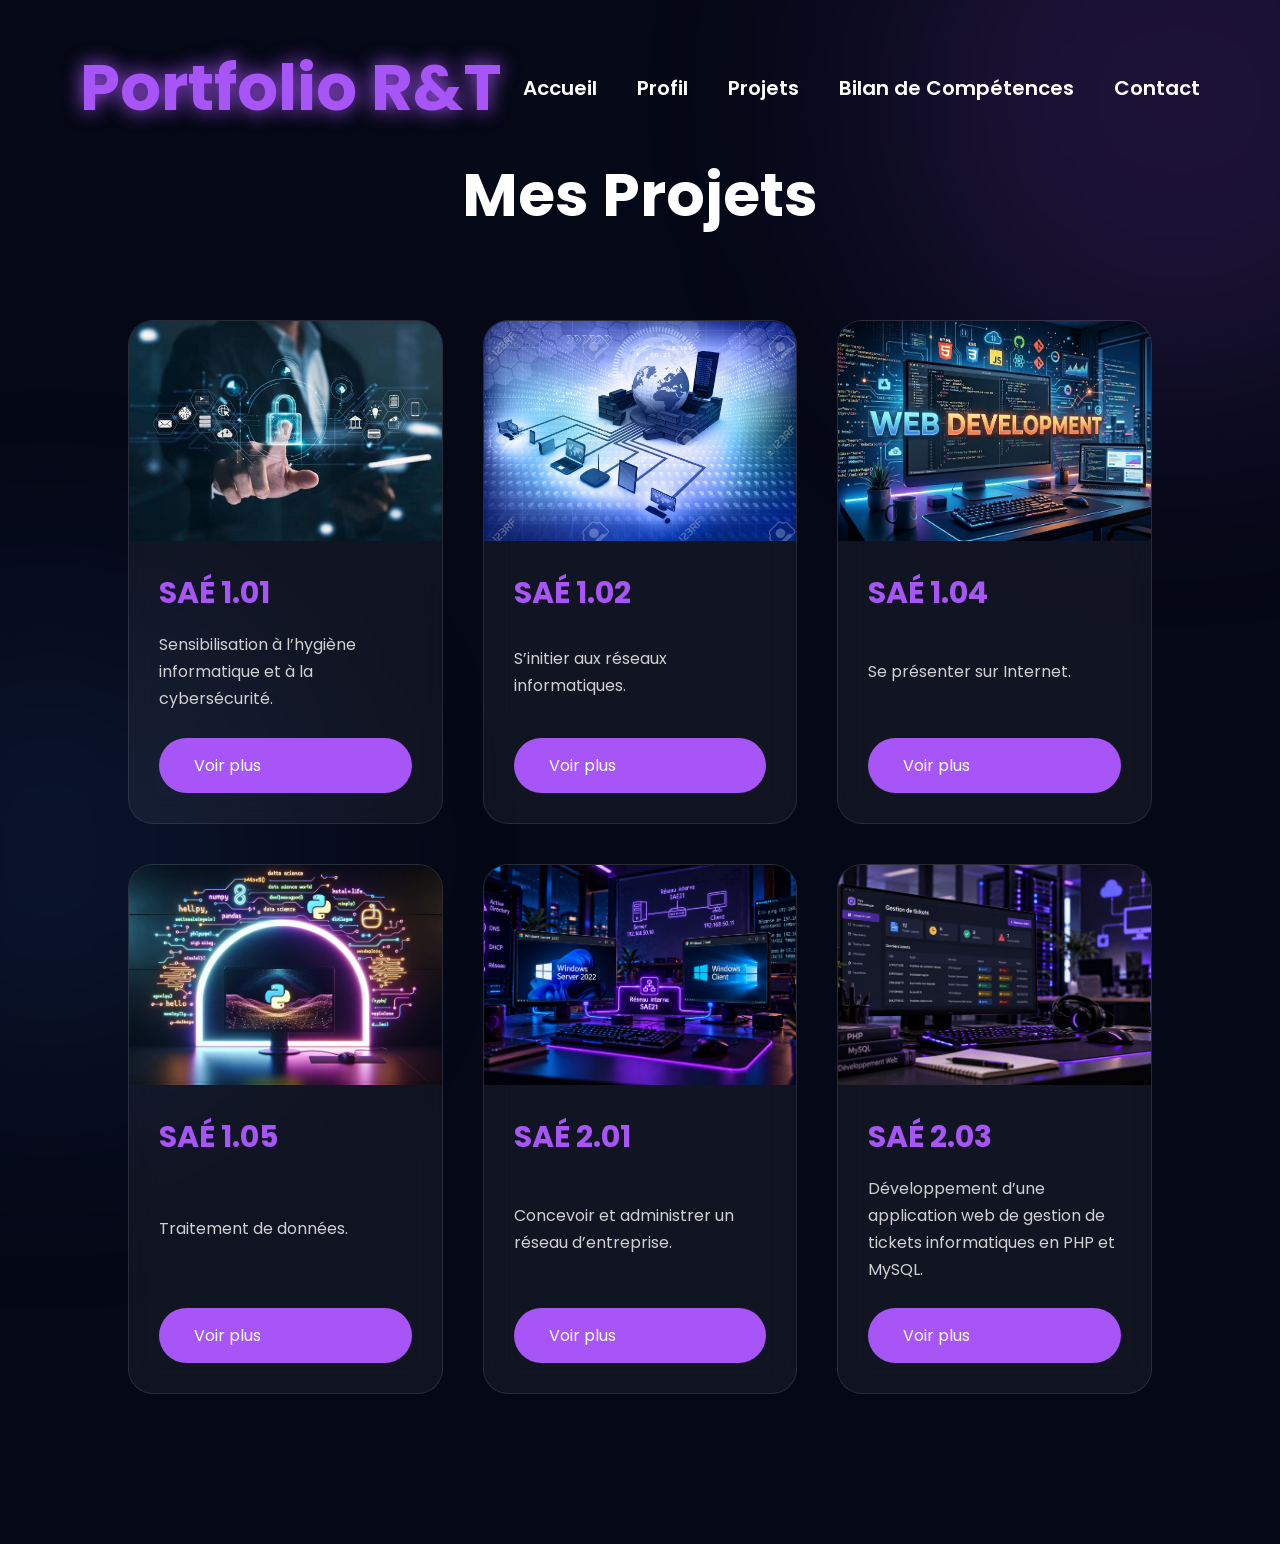
==== commit 2cf48c5d: "Mise à jour du portfolio" ====
--- a/sae.html
+++ b/sae.html
@@ -166,7 +166,7 @@
 
             <div class="sae-card">
 
-                <img src="images/sae23.jpg" alt="SAÉ 2.03">
+                <img src="images/sae23.png" alt="SAÉ 2.03">
 
                 <div class="sae-content">
 
